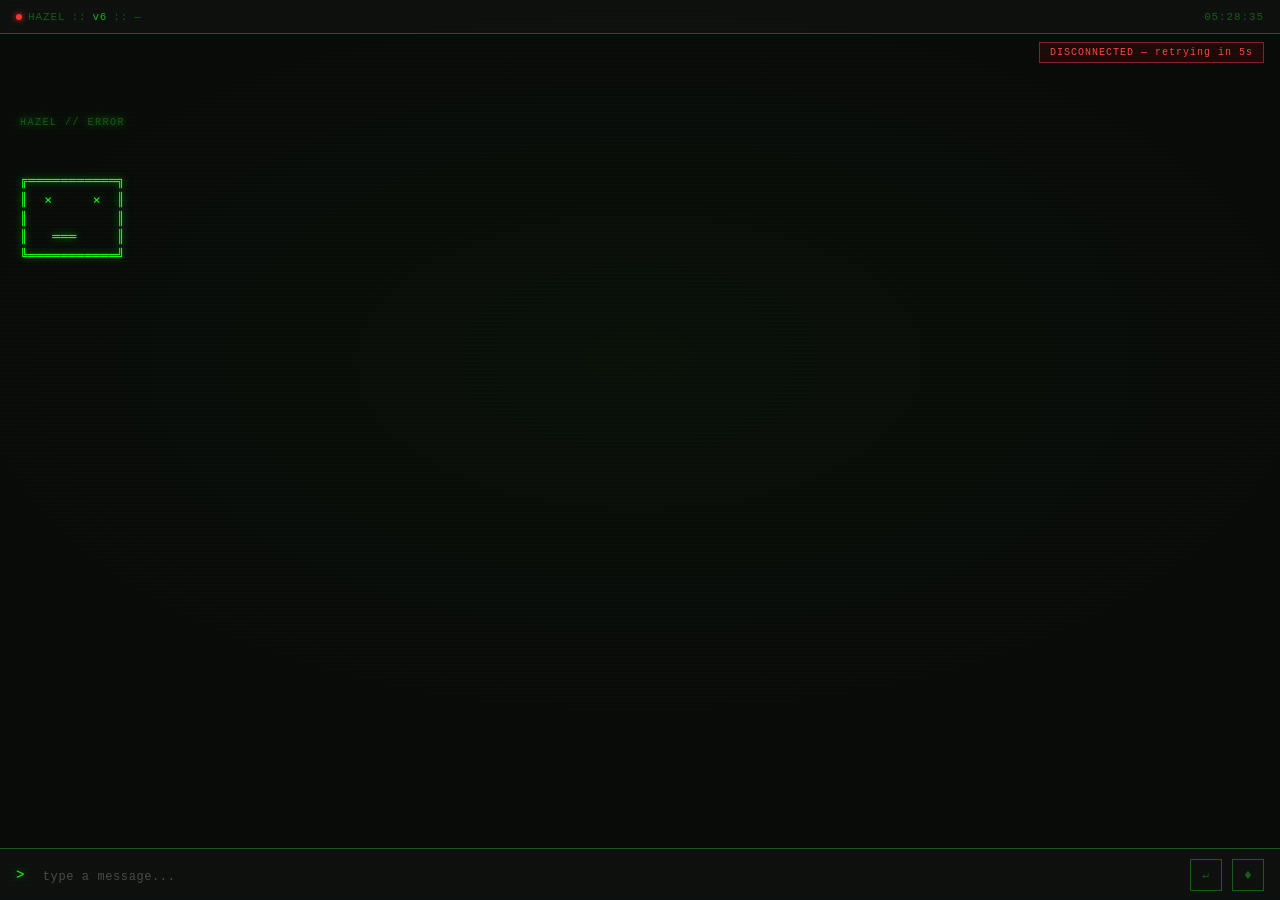
==== ui/hazel-v6.html @ b416d91b "feat: add hazel-v6 terminal UI with ASCII face and chat layout Single-file dark terminal chat UI — p" ====
<!DOCTYPE html>
<html lang="en">
<head>
<meta charset="UTF-8">
<meta name="viewport" content="width=device-width, initial-scale=1.0">
<title>HAZEL :: v6</title>
<style>
/* ─── RESET ─── */
*, *::before, *::after { box-sizing: border-box; margin: 0; padding: 0; }

/* ─── VARIABLES ─── */
:root {
  --bg:         #0a0a0a;
  --bg-2:       #0f0f0f;
  --bg-3:       #141414;
  --green:      #1aff1a;
  --green-dim:  #1a5a1a;
  --green-bright: #33ff33;
  --green-mid:  #22aa22;
  --text-chat:  #d4d4d4;
  --text-muted: #4a4a4a;
  --scanline:   rgba(0, 255, 0, 0.015);
  --mono:       'Courier New', Courier, monospace;
  --sans:       system-ui, -apple-system, sans-serif;
  --status-h:   34px;
  --input-h:    52px;
}

/* ─── BASE ─── */
html, body {
  height: 100%;
  background: var(--bg);
  color: var(--green);
  font-family: var(--mono);
  overflow: hidden;
}

/* ─── SCANLINE OVERLAY ─── */
body::before {
  content: '';
  position: fixed;
  inset: 0;
  background: repeating-linear-gradient(
    0deg,
    transparent,
    transparent 2px,
    var(--scanline) 2px,
    var(--scanline) 4px
  );
  pointer-events: none;
  z-index: 1000;
}

/* ─── PHOSPHOR GLOW (subtle) ─── */
body::after {
  content: '';
  position: fixed;
  inset: 0;
  background: radial-gradient(
    ellipse 80% 60% at 50% 40%,
    rgba(26, 255, 26, 0.025) 0%,
    transparent 70%
  );
  pointer-events: none;
  z-index: 999;
}

/* ─── STATUS BAR ─── */
#status-bar {
  position: fixed;
  top: 0;
  left: 0;
  right: 0;
  height: var(--status-h);
  background: var(--bg-2);
  border-bottom: 1px solid var(--green-dim);
  display: flex;
  align-items: center;
  justify-content: space-between;
  padding: 0 16px;
  z-index: 100;
  font-family: var(--mono);
  font-size: 11px;
  color: var(--green-dim);
  letter-spacing: 0.08em;
}

#status-left { display: flex; align-items: center; gap: 6px; }

#status-indicator {
  width: 6px;
  height: 6px;
  border-radius: 50%;
  background: var(--green);
  box-shadow: 0 0 6px var(--green);
  animation: pulse-dot 2.4s ease-in-out infinite;
}

#status-indicator.thinking {
  background: #ffaa00;
  box-shadow: 0 0 6px #ffaa00;
  animation: pulse-dot-amber 0.8s ease-in-out infinite;
}

#status-indicator.error {
  background: #ff3333;
  box-shadow: 0 0 6px #ff3333;
  animation: none;
}

#status-model { color: var(--green-mid); }
#status-tier  { color: var(--green-dim); }
#status-time  { color: var(--green-dim); font-variant-numeric: tabular-nums; }

@keyframes pulse-dot {
  0%, 100% { opacity: 1; }
  50%       { opacity: 0.35; }
}
@keyframes pulse-dot-amber {
  0%, 100% { opacity: 1; }
  50%       { opacity: 0.2; }
}

/* ─── CHAT FEED ─── */
#chat-feed {
  position: fixed;
  top: var(--status-h);
  bottom: var(--input-h);
  left: 0;
  right: 0;
  overflow-y: auto;
  overflow-x: hidden;
  padding: 24px 20px 16px;
  display: flex;
  flex-direction: column;
  gap: 0;
  scroll-behavior: smooth;
}

/* scrollbar */
#chat-feed::-webkit-scrollbar { width: 4px; }
#chat-feed::-webkit-scrollbar-track { background: transparent; }
#chat-feed::-webkit-scrollbar-thumb { background: var(--green-dim); border-radius: 2px; }

/* ─── ASCII FACE ─── */
#face-block {
  font-family: var(--mono);
  font-size: 13px;
  line-height: 1.45;
  color: var(--green);
  text-shadow:
    0 0 8px rgba(26, 255, 26, 0.6),
    0 0 20px rgba(26, 255, 26, 0.2);
  margin-bottom: 28px;
  padding: 20px 0 4px;
  white-space: pre;
  letter-spacing: 0.02em;
  animation: face-appear 0.6s ease-out both;
  user-select: none;
}

@keyframes face-appear {
  from { opacity: 0; transform: translateY(-8px); }
  to   { opacity: 1; transform: translateY(0); }
}

.face-label {
  font-size: 10px;
  letter-spacing: 0.15em;
  color: var(--green-dim);
  margin-bottom: 4px;
}

/* ─── MESSAGE ROWS ─── */
.msg-row {
  display: flex;
  flex-direction: column;
  padding: 10px 0;
  border-bottom: 1px solid rgba(26, 90, 26, 0.18);
  animation: msg-in 0.25s ease-out both;
}

@keyframes msg-in {
  from { opacity: 0; transform: translateX(-6px); }
  to   { opacity: 1; transform: translateX(0); }
}

.msg-label {
  font-family: var(--mono);
  font-size: 10px;
  letter-spacing: 0.2em;
  color: var(--green-dim);
  margin-bottom: 5px;
  display: flex;
  align-items: center;
  gap: 8px;
}

.msg-label::after {
  content: '';
  display: block;
  height: 1px;
  width: 40px;
  background: var(--green-dim);
  opacity: 0.4;
}

.msg-text {
  font-family: var(--sans);
  font-size: 14px;
  line-height: 1.6;
  max-width: 680px;
}

.msg-row.user .msg-label { color: var(--green-dim); }
.msg-row.user .msg-text  { color: var(--text-chat); }

.msg-row.hazel .msg-label { color: var(--green-mid); }
.msg-row.hazel .msg-text  {
  color: var(--green-bright);
  text-shadow: 0 0 12px rgba(51, 255, 51, 0.12);
}

/* ─── THINKING INDICATOR ─── */
#thinking-row {
  display: none;
  flex-direction: column;
  padding: 10px 0;
  border-bottom: 1px solid rgba(26, 90, 26, 0.18);
}

#thinking-row.visible { display: flex; }

.thinking-label {
  font-family: var(--mono);
  font-size: 10px;
  letter-spacing: 0.2em;
  color: var(--green-mid);
  margin-bottom: 5px;
}

.thinking-dots {
  font-family: var(--mono);
  font-size: 18px;
  color: var(--green);
  letter-spacing: 0.5em;
  text-shadow: 0 0 10px rgba(26, 255, 26, 0.5);
}

.thinking-dots span {
  display: inline-block;
  animation: dot-blink 1.2s ease-in-out infinite;
}
.thinking-dots span:nth-child(2) { animation-delay: 0.2s; }
.thinking-dots span:nth-child(3) { animation-delay: 0.4s; }

@keyframes dot-blink {
  0%, 80%, 100% { opacity: 0.1; }
  40%           { opacity: 1; }
}

/* ─── CARD PLACEHOLDER ─── */
.card-row {
  display: flex;
  flex-direction: column;
  padding: 10px 0;
  border-bottom: 1px solid rgba(26, 90, 26, 0.18);
  animation: msg-in 0.25s ease-out both;
}

.card-placeholder {
  border: 1px solid var(--green-dim);
  padding: 12px 16px;
  font-family: var(--mono);
  font-size: 11px;
  color: var(--green-dim);
  max-width: 360px;
  letter-spacing: 0.05em;
}

.card-placeholder .card-type {
  color: var(--green);
  font-size: 10px;
  letter-spacing: 0.2em;
  margin-bottom: 6px;
}

/* ─── INPUT BAR ─── */
#input-bar {
  position: fixed;
  bottom: 0;
  left: 0;
  right: 0;
  height: var(--input-h);
  background: var(--bg-2);
  border-top: 1px solid var(--green-dim);
  display: flex;
  align-items: center;
  padding: 0 16px;
  gap: 10px;
  z-index: 100;
}

#input-prompt {
  font-family: var(--mono);
  font-size: 14px;
  color: var(--green);
  text-shadow: 0 0 8px rgba(26, 255, 26, 0.5);
  flex-shrink: 0;
  user-select: none;
}

#chat-input {
  flex: 1;
  background: transparent;
  border: none;
  outline: none;
  font-family: var(--sans);
  font-size: 14px;
  color: var(--text-chat);
  caret-color: var(--green);
  line-height: 1;
}

#chat-input::placeholder {
  color: var(--text-muted);
  font-family: var(--mono);
  font-size: 12px;
  letter-spacing: 0.05em;
}

/* blinking cursor line */
#input-bar::after {
  content: '';
  position: absolute;
  bottom: 10px;
  left: 16px;
  width: 0;
  height: 1px;
  background: var(--green);
  box-shadow: 0 0 4px var(--green);
}

/* ─── MIC BUTTON ─── */
#mic-btn {
  flex-shrink: 0;
  width: 32px;
  height: 32px;
  background: transparent;
  border: 1px solid var(--green-dim);
  color: var(--green-dim);
  cursor: pointer;
  display: flex;
  align-items: center;
  justify-content: center;
  font-size: 14px;
  transition: border-color 0.15s, color 0.15s, box-shadow 0.15s;
  font-family: var(--mono);
}

#mic-btn:hover {
  border-color: var(--green);
  color: var(--green);
  box-shadow: 0 0 8px rgba(26, 255, 26, 0.3);
}

#mic-btn.active {
  border-color: var(--green);
  color: var(--green);
  box-shadow: 0 0 12px rgba(26, 255, 26, 0.5);
  animation: mic-pulse 0.8s ease-in-out infinite;
}

@keyframes mic-pulse {
  0%, 100% { box-shadow: 0 0 8px rgba(26, 255, 26, 0.4); }
  50%       { box-shadow: 0 0 16px rgba(26, 255, 26, 0.8); }
}

/* ─── SEND BUTTON (hidden, Enter-triggered) ─── */
#send-btn {
  flex-shrink: 0;
  width: 32px;
  height: 32px;
  background: transparent;
  border: 1px solid var(--green-dim);
  color: var(--green-dim);
  cursor: pointer;
  display: flex;
  align-items: center;
  justify-content: center;
  font-size: 11px;
  font-family: var(--mono);
  letter-spacing: 0.05em;
  transition: border-color 0.15s, color 0.15s, box-shadow 0.15s;
}

#send-btn:hover {
  border-color: var(--green);
  color: var(--green);
  box-shadow: 0 0 8px rgba(26, 255, 26, 0.3);
}

/* ─── WS STATUS FLASH ─── */
#ws-flash {
  position: fixed;
  top: calc(var(--status-h) + 8px);
  right: 16px;
  font-family: var(--mono);
  font-size: 10px;
  letter-spacing: 0.1em;
  padding: 4px 10px;
  border: 1px solid;
  opacity: 0;
  pointer-events: none;
  z-index: 200;
  transition: opacity 0.3s;
}

#ws-flash.show { opacity: 1; }
#ws-flash.connected    { color: var(--green);   border-color: var(--green-dim);   background: rgba(26,90,26,0.2); }
#ws-flash.disconnected { color: #ff4444;         border-color: #882222;            background: rgba(80,10,10,0.3); }
#ws-flash.reconnecting { color: #ffaa00;         border-color: #886600;            background: rgba(60,40,0,0.3); }
</style>
</head>
<body>

<!-- STATUS BAR -->
<div id="status-bar">
  <div id="status-left">
    <div id="status-indicator"></div>
    <span>HAZEL</span>
    <span style="color: var(--green-dim)">::</span>
    <span id="status-model">v6</span>
    <span style="color: var(--green-dim)">::</span>
    <span id="status-tier">—</span>
  </div>
  <div id="status-time">--:--:--</div>
</div>

<!-- WS FLASH -->
<div id="ws-flash"></div>

<!-- CHAT FEED -->
<div id="chat-feed">

  <!-- ASCII FACE -->
  <div id="face-block">
    <div class="face-label">HAZEL // IDLE</div>
    <pre id="face-pre">╔═══════════╗
║  •     •  ║
║           ║
║   ╰───╯   ║
╚═══════════╝</pre>
  </div>

  <!-- Thinking row (hidden by default) -->
  <div id="thinking-row">
    <div class="thinking-label">HAZEL</div>
    <div class="thinking-dots">
      <span>·</span><span>·</span><span>·</span>
    </div>
  </div>

</div>

<!-- INPUT BAR -->
<div id="input-bar">
  <span id="input-prompt">&gt;&nbsp;</span>
  <input
    id="chat-input"
    type="text"
    placeholder="type a message..."
    autocomplete="off"
    spellcheck="false"
    autofocus
  />
  <button id="send-btn" title="Send (Enter)">↵</button>
  <button id="mic-btn" title="Voice input">♦</button>
</div>

<script>
/* ─── FACES ─── */
const FACES = {
  idle: {
    label: 'HAZEL // IDLE',
    art:
`╔═══════════╗
║  •     •  ║
║           ║
║   ╰───╯   ║
╚═══════════╝`
  },
  thinking: {
    label: 'HAZEL // THINKING',
    art:
`╔═══════════╗
║  ─     ─  ║
║           ║
║   · · ·   ║
╚═══════════╝`
  },
  speaking: {
    label: 'HAZEL // SPEAKING',
    art:
`╔═══════════╗
║  •     •  ║
║           ║
║   ╰─▽─╯   ║
╚═══════════╝`
  },
  happy: {
    label: 'HAZEL // HAPPY',
    art:
`╔═══════════╗
║  ◡     ◡  ║
║           ║
║   ╰───╯   ║
╚═══════════╝`
  },
  error: {
    label: 'HAZEL // ERROR',
    art:
`╔═══════════╗
║  ×     ×  ║
║           ║
║   ═══     ║
╚═══════════╝`
  },
  listening: {
    label: 'HAZEL // LISTENING',
    art:
`╔═══════════╗
║  •     •  ║
║           ║
║   ╰─○─╯   ║
╚═══════════╝`
  }
};

/* ─── STATE ─── */
let ws = null;
let reconnectTimer = null;
let currentFace = 'idle';
let wsFlashTimer = null;

/* ─── DOM REFS ─── */
const chatFeed      = document.getElementById('chat-feed');
const thinkingRow   = document.getElementById('thinking-row');
const facePre       = document.getElementById('face-pre');
const faceBlock     = document.getElementById('face-block');
const faceLabel     = faceBlock.querySelector('.face-label');
const chatInput     = document.getElementById('chat-input');
const statusTime    = document.getElementById('status-time');
const statusModel   = document.getElementById('status-model');
const statusTier    = document.getElementById('status-tier');
const statusDot     = document.getElementById('status-indicator');
const wsFlash       = document.getElementById('ws-flash');
const sendBtn       = document.getElementById('send-btn');
const micBtn        = document.getElementById('mic-btn');

/* ─── CLOCK ─── */
function updateClock() {
  const now = new Date();
  const h = String(now.getHours()).padStart(2,'0');
  const m = String(now.getMinutes()).padStart(2,'0');
  const s = String(now.getSeconds()).padStart(2,'0');
  statusTime.textContent = `${h}:${m}:${s}`;
}
setInterval(updateClock, 1000);
updateClock();

/* ─── FACE ─── */
function setFace(state) {
  const f = FACES[state] || FACES.idle;
  currentFace = state;

  // animate face transition
  facePre.style.opacity = '0';
  faceLabel.style.opacity = '0';
  setTimeout(() => {
    facePre.textContent = f.art;
    faceLabel.textContent = f.label;
    facePre.style.transition = 'opacity 0.3s';
    faceLabel.style.transition = 'opacity 0.3s';
    facePre.style.opacity = '1';
    faceLabel.style.opacity = '1';
  }, 180);
}

/* ─── FLASH ─── */
function showFlash(msg, cls) {
  clearTimeout(wsFlashTimer);
  wsFlash.textContent = msg;
  wsFlash.className = 'show ' + cls;
  wsFlashTimer = setTimeout(() => { wsFlash.className = ''; }, 3200);
}

/* ─── SCROLL ─── */
function scrollBottom() {
  chatFeed.scrollTo({ top: chatFeed.scrollHeight, behavior: 'smooth' });
}

/* ─── ADD MESSAGE ─── */
function addMessage(role, text) {
  // hide thinking
  thinkingRow.classList.remove('visible');

  const row = document.createElement('div');
  row.className = `msg-row ${role}`;

  const label = document.createElement('div');
  label.className = 'msg-label';
  label.textContent = role === 'user' ? 'YOU' : 'HAZEL';

  const body = document.createElement('div');
  body.className = 'msg-text';
  body.textContent = text;

  row.appendChild(label);
  row.appendChild(body);

  // insert before thinking-row
  chatFeed.insertBefore(row, thinkingRow);
  scrollBottom();
  return row;
}

/* ─── ADD CARD ─── */
function addCard(cardType, data) {
  thinkingRow.classList.remove('visible');

  const row = document.createElement('div');
  row.className = 'card-row';

  const label = document.createElement('div');
  label.className = 'msg-label';
  label.textContent = 'HAZEL';

  const card = document.createElement('div');
  card.className = 'card-placeholder';

  const typeEl = document.createElement('div');
  typeEl.className = 'card-type';
  typeEl.textContent = `[ ${cardType.toUpperCase()} CARD ]`;

  const preview = document.createElement('div');
  preview.textContent = JSON.stringify(data, null, 2).slice(0, 180) + '...';
  preview.style.cssText = 'white-space:pre;overflow:hidden;max-height:60px;opacity:0.6;font-size:10px;margin-top:4px;';

  card.appendChild(typeEl);
  card.appendChild(preview);
  row.appendChild(label);
  row.appendChild(card);

  chatFeed.insertBefore(row, thinkingRow);
  scrollBottom();
}

/* ─── SHOW THINKING ─── */
function showThinking() {
  thinkingRow.classList.add('visible');
  scrollBottom();
}

/* ─── SEND ─── */
function sendMessage() {
  const text = chatInput.value.trim();
  if (!text) return;

  chatInput.value = '';
  addMessage('user', text);

  if (ws && ws.readyState === WebSocket.OPEN) {
    ws.send(JSON.stringify({ type: 'chat', message: text }));
    showThinking();
    setFace('thinking');
  } else {
    const errRow = addMessage('hazel', '[not connected — reconnecting...]');
    setFace('error');
    connect();
  }
}

/* ─── WEBSOCKET ─── */
function connect() {
  if (ws) {
    ws.onclose = null;
    ws.onerror = null;
    try { ws.close(); } catch(e) {}
  }

  ws = new WebSocket('ws://localhost:8765');

  ws.onopen = () => {
    clearTimeout(reconnectTimer);
    statusDot.className = '';          // idle/connected
    setFace('idle');
    showFlash('CONNECTED', 'connected');
  };

  ws.onmessage = (evt) => {
    let msg;
    try { msg = JSON.parse(evt.data); }
    catch(e) { console.warn('Bad WS message:', evt.data); return; }

    switch (msg.type) {

      case 'response':
        addMessage('hazel', msg.text || '');
        setFace('speaking');
        // update status bar tier
        if (msg.tier) {
          statusModel.textContent = msg.tier;
          statusTier.textContent  = msg.tier_type || 'local';
        }
        // return to idle shortly after
        setTimeout(() => setFace('idle'), 2200);
        break;

      case 'thinking':
        showThinking();
        setFace('thinking');
        statusDot.className = 'thinking';
        break;

      case 'speaking':
        setFace('speaking');
        statusDot.className = '';
        break;

      case 'idle':
        thinkingRow.classList.remove('visible');
        setFace('idle');
        statusDot.className = '';
        break;

      case 'face':
        setFace(msg.state || 'idle');
        if (msg.state === 'thinking') {
          statusDot.className = 'thinking';
          showThinking();
        } else if (msg.state === 'error') {
          statusDot.className = 'error';
        } else {
          statusDot.className = '';
        }
        break;

      case 'card':
        addCard(msg.card_type || 'unknown', msg.data || {});
        setTimeout(() => setFace('idle'), 1200);
        break;

      default:
        console.log('Unknown message type:', msg.type, msg);
    }
  };

  ws.onclose = () => {
    statusDot.className = 'error';
    setFace('error');
    showFlash('DISCONNECTED — retrying in 5s', 'disconnected');
    reconnectTimer = setTimeout(connect, 5000);
  };

  ws.onerror = () => {
    showFlash('CONNECTION ERROR', 'disconnected');
  };
}

/* ─── INPUT HANDLERS ─── */
chatInput.addEventListener('keydown', (e) => {
  if (e.key === 'Enter' && !e.shiftKey) {
    e.preventDefault();
    sendMessage();
  }
});

sendBtn.addEventListener('click', sendMessage);

micBtn.addEventListener('click', () => {
  // placeholder — voice will wire in later
  micBtn.classList.toggle('active');
  if (micBtn.classList.contains('active')) {
    setFace('listening');
  } else {
    setFace('idle');
  }
});

/* ─── INIT ─── */
connect();
</script>
</body>
</html>
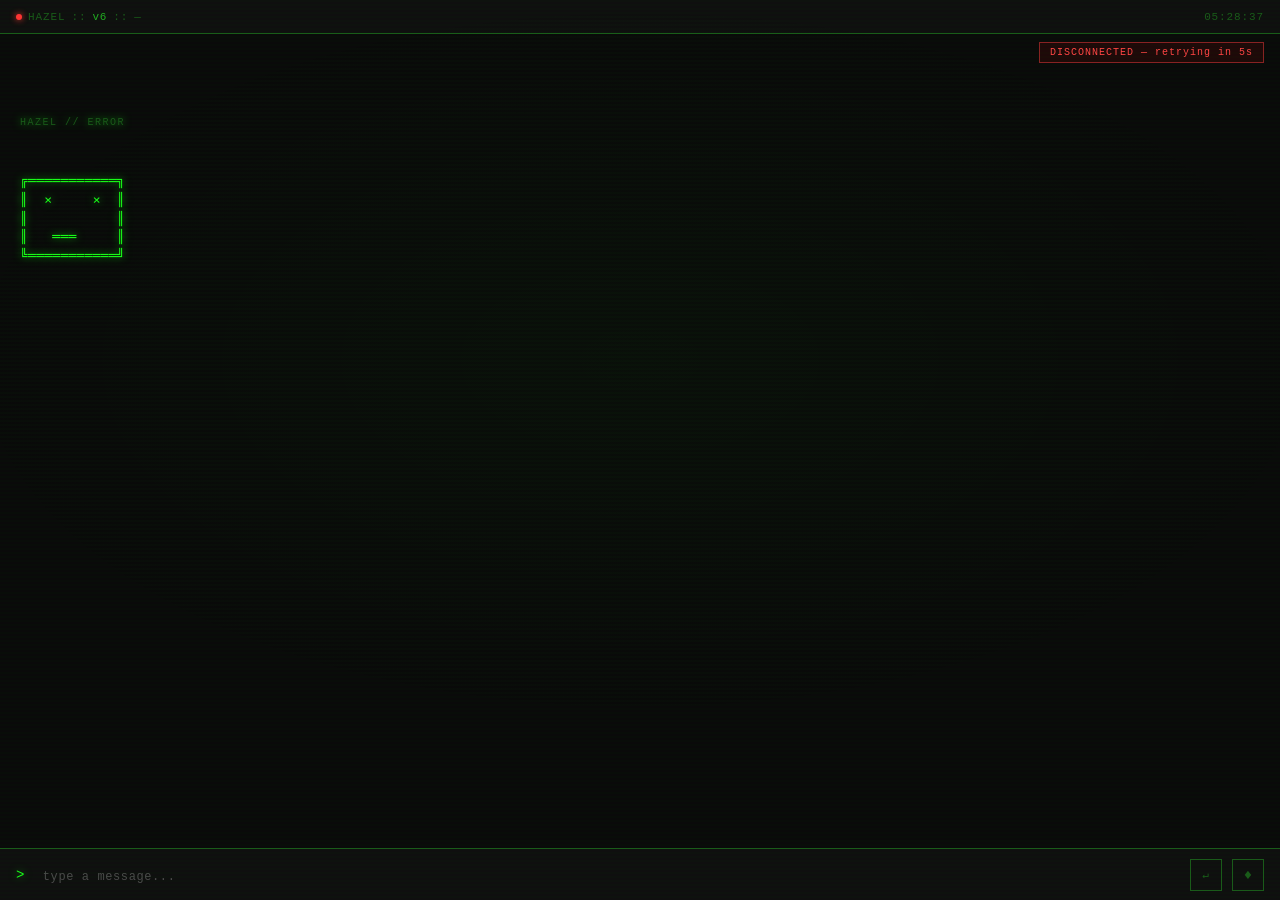
==== commit 64e68776: "feat: add inline rich cards and tier display to v6 UI Replaces card placeholder with full renderCard" ====
--- a/ui/hazel-v6.html
+++ b/ui/hazel-v6.html
@@ -259,7 +259,7 @@
   40%           { opacity: 1; }
 }
 
-/* ─── CARD PLACEHOLDER ─── */
+/* ─── CARD ROW ─── */
 .card-row {
   display: flex;
   flex-direction: column;
@@ -268,6 +268,294 @@
   animation: msg-in 0.25s ease-out both;
 }
 
+/* ─── RICH CARD BASE ─── */
+.rich-card {
+  border: 1px solid #1a3a1a;
+  box-shadow: 0 0 12px rgba(26, 255, 26, 0.05);
+  background: #0d120d;
+  border-radius: 8px;
+  padding: 14px;
+  font-family: var(--mono);
+  font-size: 12px;
+  max-width: 440px;
+  color: var(--green-bright);
+}
+
+.rich-card .card-header {
+  font-size: 10px;
+  letter-spacing: 0.2em;
+  color: var(--green-dim);
+  margin-bottom: 10px;
+  padding-bottom: 6px;
+  border-bottom: 1px solid #1a3a1a;
+}
+
+/* ─── WEATHER CARD ─── */
+.card-weather .wx-main {
+  display: flex;
+  align-items: flex-end;
+  justify-content: space-between;
+  margin-bottom: 10px;
+}
+
+.card-weather .wx-temp {
+  font-size: 36px;
+  font-family: var(--mono);
+  color: var(--green);
+  text-shadow: 0 0 10px rgba(26, 255, 26, 0.35);
+  line-height: 1;
+}
+
+.card-weather .wx-cond {
+  font-size: 12px;
+  color: #3a8a3a;
+  text-align: right;
+}
+
+.card-weather .wx-icon {
+  font-size: 26px;
+  margin-left: 8px;
+}
+
+.card-weather .wx-stats {
+  display: flex;
+  gap: 16px;
+  margin-bottom: 12px;
+  font-size: 11px;
+}
+
+.card-weather .wx-stat-label {
+  font-size: 9px;
+  letter-spacing: 0.15em;
+  color: var(--green-dim);
+  display: block;
+  margin-bottom: 2px;
+}
+
+.card-weather .wx-stat-val {
+  color: var(--green-bright);
+}
+
+.card-weather .wx-hourly {
+  display: flex;
+  gap: 12px;
+  overflow-x: auto;
+  padding-top: 8px;
+  border-top: 1px solid #1a3a1a;
+  font-size: 11px;
+}
+
+.card-weather .wx-hour {
+  display: flex;
+  flex-direction: column;
+  align-items: center;
+  gap: 3px;
+  min-width: 38px;
+  color: #3a7a3a;
+}
+
+.card-weather .wx-hour-time { font-size: 9px; color: var(--green-dim); }
+.card-weather .wx-hour-icon { font-size: 14px; }
+.card-weather .wx-hour-temp { color: var(--green-bright); }
+
+/* ─── SPOTIFY CARD ─── */
+.card-spotify .sp-top {
+  display: flex;
+  gap: 12px;
+  margin-bottom: 12px;
+  align-items: flex-start;
+}
+
+.card-spotify .sp-art {
+  width: 64px;
+  height: 64px;
+  border: 1px solid #1a5a1a;
+  box-shadow: 0 0 10px rgba(26, 255, 26, 0.1);
+  flex-shrink: 0;
+  display: flex;
+  align-items: center;
+  justify-content: center;
+  font-size: 28px;
+  color: var(--green-dim);
+  background: #080d08;
+  border-radius: 4px;
+  overflow: hidden;
+}
+
+.card-spotify .sp-art img {
+  width: 100%;
+  height: 100%;
+  object-fit: cover;
+  display: block;
+}
+
+.card-spotify .sp-info { flex: 1; min-width: 0; }
+
+.card-spotify .sp-track {
+  font-size: 14px;
+  color: var(--green);
+  white-space: nowrap;
+  overflow: hidden;
+  text-overflow: ellipsis;
+  margin-bottom: 3px;
+}
+
+.card-spotify .sp-artist {
+  font-size: 11px;
+  color: #3a8a3a;
+  white-space: nowrap;
+  overflow: hidden;
+  text-overflow: ellipsis;
+  margin-bottom: 2px;
+}
+
+.card-spotify .sp-album {
+  font-size: 10px;
+  color: var(--green-dim);
+  white-space: nowrap;
+  overflow: hidden;
+  text-overflow: ellipsis;
+}
+
+.card-spotify .sp-progress-bar {
+  margin-bottom: 4px;
+  font-size: 11px;
+  color: #2a6a2a;
+  letter-spacing: 0;
+  overflow: hidden;
+}
+
+.card-spotify .sp-times {
+  display: flex;
+  justify-content: space-between;
+  font-size: 10px;
+  color: var(--green-dim);
+  margin-bottom: 10px;
+}
+
+.card-spotify .sp-controls {
+  display: flex;
+  gap: 16px;
+  justify-content: center;
+  font-size: 18px;
+}
+
+.card-spotify .sp-btn {
+  background: none;
+  border: none;
+  color: var(--green-dim);
+  cursor: pointer;
+  padding: 0 4px;
+  font-size: 16px;
+  transition: color 0.15s, text-shadow 0.15s;
+  font-family: var(--mono);
+}
+
+.card-spotify .sp-btn:hover {
+  color: var(--green);
+  text-shadow: 0 0 8px rgba(26, 255, 26, 0.5);
+}
+
+.card-spotify .sp-btn.active {
+  color: var(--green);
+  text-shadow: 0 0 10px rgba(26, 255, 26, 0.6);
+}
+
+/* ─── CALENDAR CARD ─── */
+.card-calendar .cal-list { display: flex; flex-direction: column; gap: 6px; }
+
+.card-calendar .cal-event {
+  display: flex;
+  align-items: baseline;
+  gap: 10px;
+  font-size: 12px;
+}
+
+.card-calendar .cal-dot {
+  color: var(--green);
+  font-size: 8px;
+  flex-shrink: 0;
+  position: relative;
+  top: -1px;
+}
+
+.card-calendar .cal-time {
+  color: var(--green-dim);
+  font-size: 11px;
+  min-width: 58px;
+  flex-shrink: 0;
+}
+
+.card-calendar .cal-name {
+  color: var(--green-bright);
+}
+
+.card-calendar .cal-empty {
+  color: var(--green-dim);
+  font-size: 11px;
+  font-style: italic;
+}
+
+/* ─── EMAIL CARD ─── */
+.card-email .email-list { display: flex; flex-direction: column; gap: 8px; }
+
+.card-email .email-item {
+  border-left: 2px solid #1a4a1a;
+  padding-left: 10px;
+}
+
+.card-email .email-from {
+  font-size: 11px;
+  color: var(--green-mid);
+  margin-bottom: 2px;
+}
+
+.card-email .email-subj {
+  font-size: 12px;
+  color: var(--green-bright);
+  margin-bottom: 2px;
+  white-space: nowrap;
+  overflow: hidden;
+  text-overflow: ellipsis;
+}
+
+.card-email .email-snip {
+  font-size: 10px;
+  color: var(--green-dim);
+  white-space: nowrap;
+  overflow: hidden;
+  text-overflow: ellipsis;
+}
+
+/* ─── NEWS CARD ─── */
+.card-news .news-list { display: flex; flex-direction: column; gap: 8px; }
+
+.card-news .news-item { }
+
+.card-news .news-title {
+  font-size: 12px;
+  color: var(--green-bright);
+  margin-bottom: 2px;
+  display: -webkit-box;
+  -webkit-line-clamp: 2;
+  -webkit-box-orient: vertical;
+  overflow: hidden;
+}
+
+.card-news .news-title a {
+  color: inherit;
+  text-decoration: none;
+}
+
+.card-news .news-title a:hover { text-decoration: underline; }
+
+.card-news .news-source {
+  font-size: 10px;
+  color: var(--green-dim);
+  letter-spacing: 0.08em;
+}
+
+/* ─── CARD PLACEHOLDER (fallback) ─── */
 .card-placeholder {
   border: 1px solid var(--green-dim);
   padding: 12px 16px;
@@ -625,6 +913,193 @@
   return row;
 }
 
+/* ─── RENDER CARD ─── */
+function renderCard(cardType, data) {
+  switch (cardType) {
+    case 'weather': return renderWeatherCard(data);
+    case 'spotify': return renderSpotifyCard(data);
+    case 'calendar': return renderCalendarCard(data);
+    case 'email': return renderEmailCard(data);
+    case 'news': return renderNewsCard(data);
+    default: return renderFallbackCard(cardType, data);
+  }
+}
+
+function fmtMs(ms) {
+  const total = Math.floor(ms / 1000);
+  const m = Math.floor(total / 60);
+  const s = String(total % 60).padStart(2, '0');
+  return `${m}:${s}`;
+}
+
+function progressBar(progressMs, durationMs, width) {
+  const ratio = durationMs > 0 ? Math.min(progressMs / durationMs, 1) : 0;
+  const filled = Math.round(ratio * width);
+  const empty = width - filled;
+  return '█'.repeat(filled) + '░'.repeat(empty);
+}
+
+function renderWeatherCard(d) {
+  const hourlyHTML = (d.hourly || []).slice(0, 6).map(h =>
+    `<div class="wx-hour">
+      <span class="wx-hour-time">${h.label || ''}</span>
+      <span class="wx-hour-icon">${h.icon || ''}</span>
+      <span class="wx-hour-temp">${h.temp != null ? h.temp + '°' : ''}</span>
+    </div>`
+  ).join('');
+
+  const div = document.createElement('div');
+  div.className = 'rich-card card-weather';
+  div.innerHTML = `
+    <div class="card-header">[ WEATHER ]</div>
+    <div class="wx-main">
+      <div class="wx-temp">${d.temp != null ? d.temp + '°' : '--°'}</div>
+      <div class="wx-cond">
+        ${d.cond || ''}
+        <span class="wx-icon">${d.icon || ''}</span>
+      </div>
+    </div>
+    <div class="wx-stats">
+      <div>
+        <span class="wx-stat-label">FEELS</span>
+        <span class="wx-stat-val">${d.feels != null ? d.feels + '°' : '--'}</span>
+      </div>
+      <div>
+        <span class="wx-stat-label">HUM</span>
+        <span class="wx-stat-val">${d.hum != null ? d.hum + '%' : '--'}</span>
+      </div>
+      <div>
+        <span class="wx-stat-label">WIND</span>
+        <span class="wx-stat-val">${d.wind != null ? d.wind + ' mph' : '--'}</span>
+      </div>
+      <div>
+        <span class="wx-stat-label">UV</span>
+        <span class="wx-stat-val">${d.uv != null ? d.uv : '--'}</span>
+      </div>
+    </div>
+    ${hourlyHTML ? `<div class="wx-hourly">${hourlyHTML}</div>` : ''}
+  `;
+  return div;
+}
+
+function renderSpotifyCard(d) {
+  const BAR_WIDTH = 24;
+  const bar = progressBar(d.progress_ms || 0, d.duration_ms || 1, BAR_WIDTH);
+  const artHTML = d.art
+    ? `<img src="${d.art}" alt="album art" />`
+    : `♪`;
+
+  const div = document.createElement('div');
+  div.className = 'rich-card card-spotify';
+  div.innerHTML = `
+    <div class="card-header">[ SPOTIFY${d.playing ? ' · PLAYING' : ' · PAUSED'} ]</div>
+    <div class="sp-top">
+      <div class="sp-art">${artHTML}</div>
+      <div class="sp-info">
+        <div class="sp-track">${d.track || '—'}</div>
+        <div class="sp-artist">${d.artist || '—'}</div>
+        <div class="sp-album">${d.album || ''}</div>
+      </div>
+    </div>
+    <div class="sp-progress-bar">[${bar}]</div>
+    <div class="sp-times">
+      <span>${fmtMs(d.progress_ms || 0)}</span>
+      <span>${fmtMs(d.duration_ms || 0)}</span>
+    </div>
+    <div class="sp-controls">
+      <button class="sp-btn" data-action="prev" title="Previous">⏮</button>
+      <button class="sp-btn ${d.playing ? 'active' : ''}" data-action="${d.playing ? 'pause' : 'play'}" title="${d.playing ? 'Pause' : 'Play'}">${d.playing ? '⏸' : '▶'}</button>
+      <button class="sp-btn" data-action="next" title="Next">⏭</button>
+    </div>
+  `;
+
+  div.querySelectorAll('.sp-btn').forEach(btn => {
+    btn.addEventListener('click', () => {
+      const action = btn.dataset.action;
+      if (ws && ws.readyState === WebSocket.OPEN) {
+        ws.send(JSON.stringify({ type: 'spotify_action', action }));
+      }
+    });
+  });
+
+  return div;
+}
+
+function renderCalendarCard(d) {
+  const events = d.events || [];
+  const listHTML = events.length === 0
+    ? `<div class="cal-empty">no events</div>`
+    : events.map(e =>
+        `<div class="cal-event">
+          <span class="cal-dot">●</span>
+          <span class="cal-time">${e.time || ''}</span>
+          <span class="cal-name">${e.name || ''}</span>
+        </div>`
+      ).join('');
+
+  const div = document.createElement('div');
+  div.className = 'rich-card card-calendar';
+  div.innerHTML = `
+    <div class="card-header">[ CALENDAR ]</div>
+    <div class="cal-list">${listHTML}</div>
+  `;
+  return div;
+}
+
+function renderEmailCard(d) {
+  const emails = d.emails || [];
+  const listHTML = emails.length === 0
+    ? `<div class="cal-empty">no messages</div>`
+    : emails.map(e =>
+        `<div class="email-item">
+          <div class="email-from">FROM: ${e.from || '—'}</div>
+          <div class="email-subj">${e.subj || ''}</div>
+          <div class="email-snip">${e.snippet || ''}</div>
+        </div>`
+      ).join('');
+
+  const div = document.createElement('div');
+  div.className = 'rich-card card-email';
+  div.innerHTML = `
+    <div class="card-header">[ EMAIL ]</div>
+    <div class="email-list">${listHTML}</div>
+  `;
+  return div;
+}
+
+function renderNewsCard(d) {
+  const items = d.news || [];
+  const listHTML = items.length === 0
+    ? `<div class="cal-empty">no news</div>`
+    : items.map(n => {
+        const titleContent = n.url
+          ? `<a href="${n.url}" target="_blank" rel="noopener">${n.title || ''}</a>`
+          : (n.title || '');
+        return `<div class="news-item">
+          <div class="news-title">${titleContent}</div>
+          <div class="news-source">${n.source || ''}</div>
+        </div>`;
+      }).join('');
+
+  const div = document.createElement('div');
+  div.className = 'rich-card card-news';
+  div.innerHTML = `
+    <div class="card-header">[ NEWS ]</div>
+    <div class="news-list">${listHTML}</div>
+  `;
+  return div;
+}
+
+function renderFallbackCard(cardType, data) {
+  const div = document.createElement('div');
+  div.className = 'card-placeholder';
+  div.innerHTML = `
+    <div class="card-type">[ ${cardType.toUpperCase()} ]</div>
+    <div style="white-space:pre;overflow:hidden;max-height:60px;opacity:0.6;font-size:10px;margin-top:4px;">${JSON.stringify(data, null, 2).slice(0, 200)}</div>
+  `;
+  return div;
+}
+
 /* ─── ADD CARD ─── */
 function addCard(cardType, data) {
   thinkingRow.classList.remove('visible');
@@ -636,21 +1111,10 @@
   label.className = 'msg-label';
   label.textContent = 'HAZEL';
 
-  const card = document.createElement('div');
-  card.className = 'card-placeholder';
-
-  const typeEl = document.createElement('div');
-  typeEl.className = 'card-type';
-  typeEl.textContent = `[ ${cardType.toUpperCase()} CARD ]`;
-
-  const preview = document.createElement('div');
-  preview.textContent = JSON.stringify(data, null, 2).slice(0, 180) + '...';
-  preview.style.cssText = 'white-space:pre;overflow:hidden;max-height:60px;opacity:0.6;font-size:10px;margin-top:4px;';
-
-  card.appendChild(typeEl);
-  card.appendChild(preview);
+  const cardEl = renderCard(cardType, data);
+
   row.appendChild(label);
-  row.appendChild(card);
+  row.appendChild(cardEl);
 
   chatFeed.insertBefore(row, thinkingRow);
   scrollBottom();
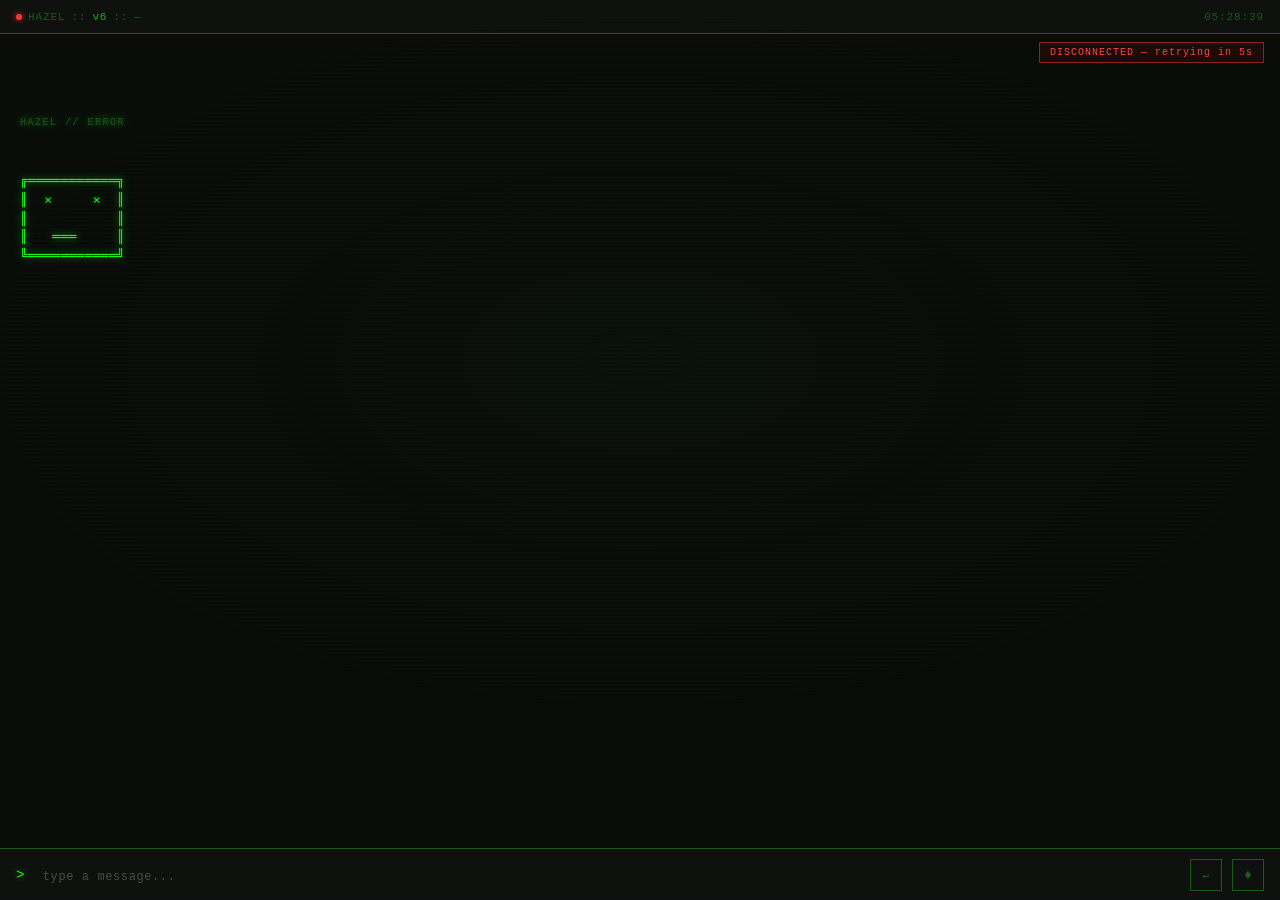
==== commit 2408e626: "feat: LAN-first Scatter UI, classroom, ship-future (on current main) Made-with: Cursor" ====
--- a/ui/hazel-v6.html
+++ b/ui/hazel-v6.html
@@ -766,6 +766,7 @@
   <button id="mic-btn" title="Voice input">♦</button>
 </div>
 
+<script src="scatter-base.js"></script>
 <script>
 /* ─── FACES ─── */
 const FACES = {
@@ -1153,7 +1154,7 @@
     try { ws.close(); } catch(e) {}
   }
 
-  ws = new WebSocket('ws://localhost:8765');
+  ws = new WebSocket(typeof SCATTER !== 'undefined' ? SCATTER.wsUrl() : 'ws://localhost:8765');
 
   ws.onopen = () => {
     clearTimeout(reconnectTimer);
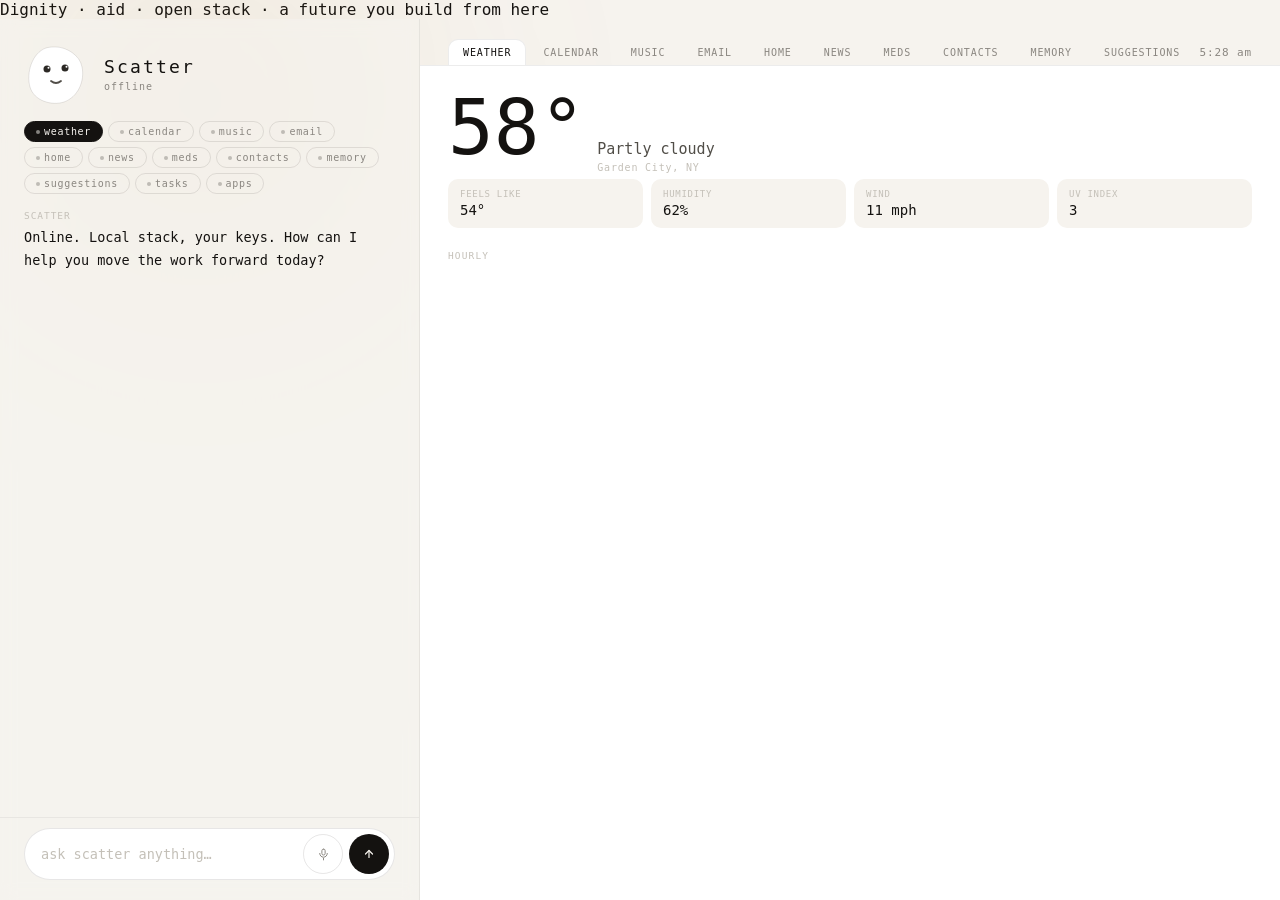
==== commit 6e92a4dc: "feat: Scatter OS — one shell, root URL, same-window app nav - Canonical UI: ui/scatter.html; / (inde" ====
--- a/ui/hazel-v6.html
+++ b/ui/hazel-v6.html
@@ -1,1260 +1,14 @@
 <!DOCTYPE html>
 <html lang="en">
 <head>
-<meta charset="UTF-8">
-<meta name="viewport" content="width=device-width, initial-scale=1.0">
-<title>HAZEL :: v6</title>
-<style>
-/* ─── RESET ─── */
-*, *::before, *::after { box-sizing: border-box; margin: 0; padding: 0; }
-
-/* ─── VARIABLES ─── */
-:root {
-  --bg:         #0a0a0a;
-  --bg-2:       #0f0f0f;
-  --bg-3:       #141414;
-  --green:      #1aff1a;
-  --green-dim:  #1a5a1a;
-  --green-bright: #33ff33;
-  --green-mid:  #22aa22;
-  --text-chat:  #d4d4d4;
-  --text-muted: #4a4a4a;
-  --scanline:   rgba(0, 255, 0, 0.015);
-  --mono:       'Courier New', Courier, monospace;
-  --sans:       system-ui, -apple-system, sans-serif;
-  --status-h:   34px;
-  --input-h:    52px;
-}
-
-/* ─── BASE ─── */
-html, body {
-  height: 100%;
-  background: var(--bg);
-  color: var(--green);
-  font-family: var(--mono);
-  overflow: hidden;
-}
-
-/* ─── SCANLINE OVERLAY ─── */
-body::before {
-  content: '';
-  position: fixed;
-  inset: 0;
-  background: repeating-linear-gradient(
-    0deg,
-    transparent,
-    transparent 2px,
-    var(--scanline) 2px,
-    var(--scanline) 4px
-  );
-  pointer-events: none;
-  z-index: 1000;
-}
-
-/* ─── PHOSPHOR GLOW (subtle) ─── */
-body::after {
-  content: '';
-  position: fixed;
-  inset: 0;
-  background: radial-gradient(
-    ellipse 80% 60% at 50% 40%,
-    rgba(26, 255, 26, 0.025) 0%,
-    transparent 70%
-  );
-  pointer-events: none;
-  z-index: 999;
-}
-
-/* ─── STATUS BAR ─── */
-#status-bar {
-  position: fixed;
-  top: 0;
-  left: 0;
-  right: 0;
-  height: var(--status-h);
-  background: var(--bg-2);
-  border-bottom: 1px solid var(--green-dim);
-  display: flex;
-  align-items: center;
-  justify-content: space-between;
-  padding: 0 16px;
-  z-index: 100;
-  font-family: var(--mono);
-  font-size: 11px;
-  color: var(--green-dim);
-  letter-spacing: 0.08em;
-}
-
-#status-left { display: flex; align-items: center; gap: 6px; }
-
-#status-indicator {
-  width: 6px;
-  height: 6px;
-  border-radius: 50%;
-  background: var(--green);
-  box-shadow: 0 0 6px var(--green);
-  animation: pulse-dot 2.4s ease-in-out infinite;
-}
-
-#status-indicator.thinking {
-  background: #ffaa00;
-  box-shadow: 0 0 6px #ffaa00;
-  animation: pulse-dot-amber 0.8s ease-in-out infinite;
-}
-
-#status-indicator.error {
-  background: #ff3333;
-  box-shadow: 0 0 6px #ff3333;
-  animation: none;
-}
-
-#status-model { color: var(--green-mid); }
-#status-tier  { color: var(--green-dim); }
-#status-time  { color: var(--green-dim); font-variant-numeric: tabular-nums; }
-
-@keyframes pulse-dot {
-  0%, 100% { opacity: 1; }
-  50%       { opacity: 0.35; }
-}
-@keyframes pulse-dot-amber {
-  0%, 100% { opacity: 1; }
-  50%       { opacity: 0.2; }
-}
-
-/* ─── CHAT FEED ─── */
-#chat-feed {
-  position: fixed;
-  top: var(--status-h);
-  bottom: var(--input-h);
-  left: 0;
-  right: 0;
-  overflow-y: auto;
-  overflow-x: hidden;
-  padding: 24px 20px 16px;
-  display: flex;
-  flex-direction: column;
-  gap: 0;
-  scroll-behavior: smooth;
-}
-
-/* scrollbar */
-#chat-feed::-webkit-scrollbar { width: 4px; }
-#chat-feed::-webkit-scrollbar-track { background: transparent; }
-#chat-feed::-webkit-scrollbar-thumb { background: var(--green-dim); border-radius: 2px; }
-
-/* ─── ASCII FACE ─── */
-#face-block {
-  font-family: var(--mono);
-  font-size: 13px;
-  line-height: 1.45;
-  color: var(--green);
-  text-shadow:
-    0 0 8px rgba(26, 255, 26, 0.6),
-    0 0 20px rgba(26, 255, 26, 0.2);
-  margin-bottom: 28px;
-  padding: 20px 0 4px;
-  white-space: pre;
-  letter-spacing: 0.02em;
-  animation: face-appear 0.6s ease-out both;
-  user-select: none;
-}
-
-@keyframes face-appear {
-  from { opacity: 0; transform: translateY(-8px); }
-  to   { opacity: 1; transform: translateY(0); }
-}
-
-.face-label {
-  font-size: 10px;
-  letter-spacing: 0.15em;
-  color: var(--green-dim);
-  margin-bottom: 4px;
-}
-
-/* ─── MESSAGE ROWS ─── */
-.msg-row {
-  display: flex;
-  flex-direction: column;
-  padding: 10px 0;
-  border-bottom: 1px solid rgba(26, 90, 26, 0.18);
-  animation: msg-in 0.25s ease-out both;
-}
-
-@keyframes msg-in {
-  from { opacity: 0; transform: translateX(-6px); }
-  to   { opacity: 1; transform: translateX(0); }
-}
-
-.msg-label {
-  font-family: var(--mono);
-  font-size: 10px;
-  letter-spacing: 0.2em;
-  color: var(--green-dim);
-  margin-bottom: 5px;
-  display: flex;
-  align-items: center;
-  gap: 8px;
-}
-
-.msg-label::after {
-  content: '';
-  display: block;
-  height: 1px;
-  width: 40px;
-  background: var(--green-dim);
-  opacity: 0.4;
-}
-
-.msg-text {
-  font-family: var(--sans);
-  font-size: 14px;
-  line-height: 1.6;
-  max-width: 680px;
-}
-
-.msg-row.user .msg-label { color: var(--green-dim); }
-.msg-row.user .msg-text  { color: var(--text-chat); }
-
-.msg-row.hazel .msg-label { color: var(--green-mid); }
-.msg-row.hazel .msg-text  {
-  color: var(--green-bright);
-  text-shadow: 0 0 12px rgba(51, 255, 51, 0.12);
-}
-
-/* ─── THINKING INDICATOR ─── */
-#thinking-row {
-  display: none;
-  flex-direction: column;
-  padding: 10px 0;
-  border-bottom: 1px solid rgba(26, 90, 26, 0.18);
-}
-
-#thinking-row.visible { display: flex; }
-
-.thinking-label {
-  font-family: var(--mono);
-  font-size: 10px;
-  letter-spacing: 0.2em;
-  color: var(--green-mid);
-  margin-bottom: 5px;
-}
-
-.thinking-dots {
-  font-family: var(--mono);
-  font-size: 18px;
-  color: var(--green);
-  letter-spacing: 0.5em;
-  text-shadow: 0 0 10px rgba(26, 255, 26, 0.5);
-}
-
-.thinking-dots span {
-  display: inline-block;
-  animation: dot-blink 1.2s ease-in-out infinite;
-}
-.thinking-dots span:nth-child(2) { animation-delay: 0.2s; }
-.thinking-dots span:nth-child(3) { animation-delay: 0.4s; }
-
-@keyframes dot-blink {
-  0%, 80%, 100% { opacity: 0.1; }
-  40%           { opacity: 1; }
-}
-
-/* ─── CARD ROW ─── */
-.card-row {
-  display: flex;
-  flex-direction: column;
-  padding: 10px 0;
-  border-bottom: 1px solid rgba(26, 90, 26, 0.18);
-  animation: msg-in 0.25s ease-out both;
-}
-
-/* ─── RICH CARD BASE ─── */
-.rich-card {
-  border: 1px solid #1a3a1a;
-  box-shadow: 0 0 12px rgba(26, 255, 26, 0.05);
-  background: #0d120d;
-  border-radius: 8px;
-  padding: 14px;
-  font-family: var(--mono);
-  font-size: 12px;
-  max-width: 440px;
-  color: var(--green-bright);
-}
-
-.rich-card .card-header {
-  font-size: 10px;
-  letter-spacing: 0.2em;
-  color: var(--green-dim);
-  margin-bottom: 10px;
-  padding-bottom: 6px;
-  border-bottom: 1px solid #1a3a1a;
-}
-
-/* ─── WEATHER CARD ─── */
-.card-weather .wx-main {
-  display: flex;
-  align-items: flex-end;
-  justify-content: space-between;
-  margin-bottom: 10px;
-}
-
-.card-weather .wx-temp {
-  font-size: 36px;
-  font-family: var(--mono);
-  color: var(--green);
-  text-shadow: 0 0 10px rgba(26, 255, 26, 0.35);
-  line-height: 1;
-}
-
-.card-weather .wx-cond {
-  font-size: 12px;
-  color: #3a8a3a;
-  text-align: right;
-}
-
-.card-weather .wx-icon {
-  font-size: 26px;
-  margin-left: 8px;
-}
-
-.card-weather .wx-stats {
-  display: flex;
-  gap: 16px;
-  margin-bottom: 12px;
-  font-size: 11px;
-}
-
-.card-weather .wx-stat-label {
-  font-size: 9px;
-  letter-spacing: 0.15em;
-  color: var(--green-dim);
-  display: block;
-  margin-bottom: 2px;
-}
-
-.card-weather .wx-stat-val {
-  color: var(--green-bright);
-}
-
-.card-weather .wx-hourly {
-  display: flex;
-  gap: 12px;
-  overflow-x: auto;
-  padding-top: 8px;
-  border-top: 1px solid #1a3a1a;
-  font-size: 11px;
-}
-
-.card-weather .wx-hour {
-  display: flex;
-  flex-direction: column;
-  align-items: center;
-  gap: 3px;
-  min-width: 38px;
-  color: #3a7a3a;
-}
-
-.card-weather .wx-hour-time { font-size: 9px; color: var(--green-dim); }
-.card-weather .wx-hour-icon { font-size: 14px; }
-.card-weather .wx-hour-temp { color: var(--green-bright); }
-
-/* ─── SPOTIFY CARD ─── */
-.card-spotify .sp-top {
-  display: flex;
-  gap: 12px;
-  margin-bottom: 12px;
-  align-items: flex-start;
-}
-
-.card-spotify .sp-art {
-  width: 64px;
-  height: 64px;
-  border: 1px solid #1a5a1a;
-  box-shadow: 0 0 10px rgba(26, 255, 26, 0.1);
-  flex-shrink: 0;
-  display: flex;
-  align-items: center;
-  justify-content: center;
-  font-size: 28px;
-  color: var(--green-dim);
-  background: #080d08;
-  border-radius: 4px;
-  overflow: hidden;
-}
-
-.card-spotify .sp-art img {
-  width: 100%;
-  height: 100%;
-  object-fit: cover;
-  display: block;
-}
-
-.card-spotify .sp-info { flex: 1; min-width: 0; }
-
-.card-spotify .sp-track {
-  font-size: 14px;
-  color: var(--green);
-  white-space: nowrap;
-  overflow: hidden;
-  text-overflow: ellipsis;
-  margin-bottom: 3px;
-}
-
-.card-spotify .sp-artist {
-  font-size: 11px;
-  color: #3a8a3a;
-  white-space: nowrap;
-  overflow: hidden;
-  text-overflow: ellipsis;
-  margin-bottom: 2px;
-}
-
-.card-spotify .sp-album {
-  font-size: 10px;
-  color: var(--green-dim);
-  white-space: nowrap;
-  overflow: hidden;
-  text-overflow: ellipsis;
-}
-
-.card-spotify .sp-progress-bar {
-  margin-bottom: 4px;
-  font-size: 11px;
-  color: #2a6a2a;
-  letter-spacing: 0;
-  overflow: hidden;
-}
-
-.card-spotify .sp-times {
-  display: flex;
-  justify-content: space-between;
-  font-size: 10px;
-  color: var(--green-dim);
-  margin-bottom: 10px;
-}
-
-.card-spotify .sp-controls {
-  display: flex;
-  gap: 16px;
-  justify-content: center;
-  font-size: 18px;
-}
-
-.card-spotify .sp-btn {
-  background: none;
-  border: none;
-  color: var(--green-dim);
-  cursor: pointer;
-  padding: 0 4px;
-  font-size: 16px;
-  transition: color 0.15s, text-shadow 0.15s;
-  font-family: var(--mono);
-}
-
-.card-spotify .sp-btn:hover {
-  color: var(--green);
-  text-shadow: 0 0 8px rgba(26, 255, 26, 0.5);
-}
-
-.card-spotify .sp-btn.active {
-  color: var(--green);
-  text-shadow: 0 0 10px rgba(26, 255, 26, 0.6);
-}
-
-/* ─── CALENDAR CARD ─── */
-.card-calendar .cal-list { display: flex; flex-direction: column; gap: 6px; }
-
-.card-calendar .cal-event {
-  display: flex;
-  align-items: baseline;
-  gap: 10px;
-  font-size: 12px;
-}
-
-.card-calendar .cal-dot {
-  color: var(--green);
-  font-size: 8px;
-  flex-shrink: 0;
-  position: relative;
-  top: -1px;
-}
-
-.card-calendar .cal-time {
-  color: var(--green-dim);
-  font-size: 11px;
-  min-width: 58px;
-  flex-shrink: 0;
-}
-
-.card-calendar .cal-name {
-  color: var(--green-bright);
-}
-
-.card-calendar .cal-empty {
-  color: var(--green-dim);
-  font-size: 11px;
-  font-style: italic;
-}
-
-/* ─── EMAIL CARD ─── */
-.card-email .email-list { display: flex; flex-direction: column; gap: 8px; }
-
-.card-email .email-item {
-  border-left: 2px solid #1a4a1a;
-  padding-left: 10px;
-}
-
-.card-email .email-from {
-  font-size: 11px;
-  color: var(--green-mid);
-  margin-bottom: 2px;
-}
-
-.card-email .email-subj {
-  font-size: 12px;
-  color: var(--green-bright);
-  margin-bottom: 2px;
-  white-space: nowrap;
-  overflow: hidden;
-  text-overflow: ellipsis;
-}
-
-.card-email .email-snip {
-  font-size: 10px;
-  color: var(--green-dim);
-  white-space: nowrap;
-  overflow: hidden;
-  text-overflow: ellipsis;
-}
-
-/* ─── NEWS CARD ─── */
-.card-news .news-list { display: flex; flex-direction: column; gap: 8px; }
-
-.card-news .news-item { }
-
-.card-news .news-title {
-  font-size: 12px;
-  color: var(--green-bright);
-  margin-bottom: 2px;
-  display: -webkit-box;
-  -webkit-line-clamp: 2;
-  -webkit-box-orient: vertical;
-  overflow: hidden;
-}
-
-.card-news .news-title a {
-  color: inherit;
-  text-decoration: none;
-}
-
-.card-news .news-title a:hover { text-decoration: underline; }
-
-.card-news .news-source {
-  font-size: 10px;
-  color: var(--green-dim);
-  letter-spacing: 0.08em;
-}
-
-/* ─── CARD PLACEHOLDER (fallback) ─── */
-.card-placeholder {
-  border: 1px solid var(--green-dim);
-  padding: 12px 16px;
-  font-family: var(--mono);
-  font-size: 11px;
-  color: var(--green-dim);
-  max-width: 360px;
-  letter-spacing: 0.05em;
-}
-
-.card-placeholder .card-type {
-  color: var(--green);
-  font-size: 10px;
-  letter-spacing: 0.2em;
-  margin-bottom: 6px;
-}
-
-/* ─── INPUT BAR ─── */
-#input-bar {
-  position: fixed;
-  bottom: 0;
-  left: 0;
-  right: 0;
-  height: var(--input-h);
-  background: var(--bg-2);
-  border-top: 1px solid var(--green-dim);
-  display: flex;
-  align-items: center;
-  padding: 0 16px;
-  gap: 10px;
-  z-index: 100;
-}
-
-#input-prompt {
-  font-family: var(--mono);
-  font-size: 14px;
-  color: var(--green);
-  text-shadow: 0 0 8px rgba(26, 255, 26, 0.5);
-  flex-shrink: 0;
-  user-select: none;
-}
-
-#chat-input {
-  flex: 1;
-  background: transparent;
-  border: none;
-  outline: none;
-  font-family: var(--sans);
-  font-size: 14px;
-  color: var(--text-chat);
-  caret-color: var(--green);
-  line-height: 1;
-}
-
-#chat-input::placeholder {
-  color: var(--text-muted);
-  font-family: var(--mono);
-  font-size: 12px;
-  letter-spacing: 0.05em;
-}
-
-/* blinking cursor line */
-#input-bar::after {
-  content: '';
-  position: absolute;
-  bottom: 10px;
-  left: 16px;
-  width: 0;
-  height: 1px;
-  background: var(--green);
-  box-shadow: 0 0 4px var(--green);
-}
-
-/* ─── MIC BUTTON ─── */
-#mic-btn {
-  flex-shrink: 0;
-  width: 32px;
-  height: 32px;
-  background: transparent;
-  border: 1px solid var(--green-dim);
-  color: var(--green-dim);
-  cursor: pointer;
-  display: flex;
-  align-items: center;
-  justify-content: center;
-  font-size: 14px;
-  transition: border-color 0.15s, color 0.15s, box-shadow 0.15s;
-  font-family: var(--mono);
-}
-
-#mic-btn:hover {
-  border-color: var(--green);
-  color: var(--green);
-  box-shadow: 0 0 8px rgba(26, 255, 26, 0.3);
-}
-
-#mic-btn.active {
-  border-color: var(--green);
-  color: var(--green);
-  box-shadow: 0 0 12px rgba(26, 255, 26, 0.5);
-  animation: mic-pulse 0.8s ease-in-out infinite;
-}
-
-@keyframes mic-pulse {
-  0%, 100% { box-shadow: 0 0 8px rgba(26, 255, 26, 0.4); }
-  50%       { box-shadow: 0 0 16px rgba(26, 255, 26, 0.8); }
-}
-
-/* ─── SEND BUTTON (hidden, Enter-triggered) ─── */
-#send-btn {
-  flex-shrink: 0;
-  width: 32px;
-  height: 32px;
-  background: transparent;
-  border: 1px solid var(--green-dim);
-  color: var(--green-dim);
-  cursor: pointer;
-  display: flex;
-  align-items: center;
-  justify-content: center;
-  font-size: 11px;
-  font-family: var(--mono);
-  letter-spacing: 0.05em;
-  transition: border-color 0.15s, color 0.15s, box-shadow 0.15s;
-}
-
-#send-btn:hover {
-  border-color: var(--green);
-  color: var(--green);
-  box-shadow: 0 0 8px rgba(26, 255, 26, 0.3);
-}
-
-/* ─── WS STATUS FLASH ─── */
-#ws-flash {
-  position: fixed;
-  top: calc(var(--status-h) + 8px);
-  right: 16px;
-  font-family: var(--mono);
-  font-size: 10px;
-  letter-spacing: 0.1em;
-  padding: 4px 10px;
-  border: 1px solid;
-  opacity: 0;
-  pointer-events: none;
-  z-index: 200;
-  transition: opacity 0.3s;
-}
-
-#ws-flash.show { opacity: 1; }
-#ws-flash.connected    { color: var(--green);   border-color: var(--green-dim);   background: rgba(26,90,26,0.2); }
-#ws-flash.disconnected { color: #ff4444;         border-color: #882222;            background: rgba(80,10,10,0.3); }
-#ws-flash.reconnecting { color: #ffaa00;         border-color: #886600;            background: rgba(60,40,0,0.3); }
-</style>
+  <meta charset="utf-8" />
+  <title>Scatter OS</title>
+  <meta http-equiv="refresh" content="0;url=scatter.html" />
+  <link rel="canonical" href="scatter.html" />
+  <script>location.replace("scatter.html");</script>
 </head>
-<body>
-
-<!-- STATUS BAR -->
-<div id="status-bar">
-  <div id="status-left">
-    <div id="status-indicator"></div>
-    <span>HAZEL</span>
-    <span style="color: var(--green-dim)">::</span>
-    <span id="status-model">v6</span>
-    <span style="color: var(--green-dim)">::</span>
-    <span id="status-tier">—</span>
-  </div>
-  <div id="status-time">--:--:--</div>
-</div>
-
-<!-- WS FLASH -->
-<div id="ws-flash"></div>
-
-<!-- CHAT FEED -->
-<div id="chat-feed">
-
-  <!-- ASCII FACE -->
-  <div id="face-block">
-    <div class="face-label">HAZEL // IDLE</div>
-    <pre id="face-pre">╔═══════════╗
-║  •     •  ║
-║           ║
-║   ╰───╯   ║
-╚═══════════╝</pre>
-  </div>
-
-  <!-- Thinking row (hidden by default) -->
-  <div id="thinking-row">
-    <div class="thinking-label">HAZEL</div>
-    <div class="thinking-dots">
-      <span>·</span><span>·</span><span>·</span>
-    </div>
-  </div>
-
-</div>
-
-<!-- INPUT BAR -->
-<div id="input-bar">
-  <span id="input-prompt">&gt;&nbsp;</span>
-  <input
-    id="chat-input"
-    type="text"
-    placeholder="type a message..."
-    autocomplete="off"
-    spellcheck="false"
-    autofocus
-  />
-  <button id="send-btn" title="Send (Enter)">↵</button>
-  <button id="mic-btn" title="Voice input">♦</button>
-</div>
-
-<script src="scatter-base.js"></script>
-<script>
-/* ─── FACES ─── */
-const FACES = {
-  idle: {
-    label: 'HAZEL // IDLE',
-    art:
-`╔═══════════╗
-║  •     •  ║
-║           ║
-║   ╰───╯   ║
-╚═══════════╝`
-  },
-  thinking: {
-    label: 'HAZEL // THINKING',
-    art:
-`╔═══════════╗
-║  ─     ─  ║
-║           ║
-║   · · ·   ║
-╚═══════════╝`
-  },
-  speaking: {
-    label: 'HAZEL // SPEAKING',
-    art:
-`╔═══════════╗
-║  •     •  ║
-║           ║
-║   ╰─▽─╯   ║
-╚═══════════╝`
-  },
-  happy: {
-    label: 'HAZEL // HAPPY',
-    art:
-`╔═══════════╗
-║  ◡     ◡  ║
-║           ║
-║   ╰───╯   ║
-╚═══════════╝`
-  },
-  error: {
-    label: 'HAZEL // ERROR',
-    art:
-`╔═══════════╗
-║  ×     ×  ║
-║           ║
-║   ═══     ║
-╚═══════════╝`
-  },
-  listening: {
-    label: 'HAZEL // LISTENING',
-    art:
-`╔═══════════╗
-║  •     •  ║
-║           ║
-║   ╰─○─╯   ║
-╚═══════════╝`
-  }
-};
-
-/* ─── STATE ─── */
-let ws = null;
-let reconnectTimer = null;
-let currentFace = 'idle';
-let wsFlashTimer = null;
-
-/* ─── DOM REFS ─── */
-const chatFeed      = document.getElementById('chat-feed');
-const thinkingRow   = document.getElementById('thinking-row');
-const facePre       = document.getElementById('face-pre');
-const faceBlock     = document.getElementById('face-block');
-const faceLabel     = faceBlock.querySelector('.face-label');
-const chatInput     = document.getElementById('chat-input');
-const statusTime    = document.getElementById('status-time');
-const statusModel   = document.getElementById('status-model');
-const statusTier    = document.getElementById('status-tier');
-const statusDot     = document.getElementById('status-indicator');
-const wsFlash       = document.getElementById('ws-flash');
-const sendBtn       = document.getElementById('send-btn');
-const micBtn        = document.getElementById('mic-btn');
-
-/* ─── CLOCK ─── */
-function updateClock() {
-  const now = new Date();
-  const h = String(now.getHours()).padStart(2,'0');
-  const m = String(now.getMinutes()).padStart(2,'0');
-  const s = String(now.getSeconds()).padStart(2,'0');
-  statusTime.textContent = `${h}:${m}:${s}`;
-}
-setInterval(updateClock, 1000);
-updateClock();
-
-/* ─── FACE ─── */
-function setFace(state) {
-  const f = FACES[state] || FACES.idle;
-  currentFace = state;
-
-  // animate face transition
-  facePre.style.opacity = '0';
-  faceLabel.style.opacity = '0';
-  setTimeout(() => {
-    facePre.textContent = f.art;
-    faceLabel.textContent = f.label;
-    facePre.style.transition = 'opacity 0.3s';
-    faceLabel.style.transition = 'opacity 0.3s';
-    facePre.style.opacity = '1';
-    faceLabel.style.opacity = '1';
-  }, 180);
-}
-
-/* ─── FLASH ─── */
-function showFlash(msg, cls) {
-  clearTimeout(wsFlashTimer);
-  wsFlash.textContent = msg;
-  wsFlash.className = 'show ' + cls;
-  wsFlashTimer = setTimeout(() => { wsFlash.className = ''; }, 3200);
-}
-
-/* ─── SCROLL ─── */
-function scrollBottom() {
-  chatFeed.scrollTo({ top: chatFeed.scrollHeight, behavior: 'smooth' });
-}
-
-/* ─── ADD MESSAGE ─── */
-function addMessage(role, text) {
-  // hide thinking
-  thinkingRow.classList.remove('visible');
-
-  const row = document.createElement('div');
-  row.className = `msg-row ${role}`;
-
-  const label = document.createElement('div');
-  label.className = 'msg-label';
-  label.textContent = role === 'user' ? 'YOU' : 'HAZEL';
-
-  const body = document.createElement('div');
-  body.className = 'msg-text';
-  body.textContent = text;
-
-  row.appendChild(label);
-  row.appendChild(body);
-
-  // insert before thinking-row
-  chatFeed.insertBefore(row, thinkingRow);
-  scrollBottom();
-  return row;
-}
-
-/* ─── RENDER CARD ─── */
-function renderCard(cardType, data) {
-  switch (cardType) {
-    case 'weather': return renderWeatherCard(data);
-    case 'spotify': return renderSpotifyCard(data);
-    case 'calendar': return renderCalendarCard(data);
-    case 'email': return renderEmailCard(data);
-    case 'news': return renderNewsCard(data);
-    default: return renderFallbackCard(cardType, data);
-  }
-}
-
-function fmtMs(ms) {
-  const total = Math.floor(ms / 1000);
-  const m = Math.floor(total / 60);
-  const s = String(total % 60).padStart(2, '0');
-  return `${m}:${s}`;
-}
-
-function progressBar(progressMs, durationMs, width) {
-  const ratio = durationMs > 0 ? Math.min(progressMs / durationMs, 1) : 0;
-  const filled = Math.round(ratio * width);
-  const empty = width - filled;
-  return '█'.repeat(filled) + '░'.repeat(empty);
-}
-
-function renderWeatherCard(d) {
-  const hourlyHTML = (d.hourly || []).slice(0, 6).map(h =>
-    `<div class="wx-hour">
-      <span class="wx-hour-time">${h.label || ''}</span>
-      <span class="wx-hour-icon">${h.icon || ''}</span>
-      <span class="wx-hour-temp">${h.temp != null ? h.temp + '°' : ''}</span>
-    </div>`
-  ).join('');
-
-  const div = document.createElement('div');
-  div.className = 'rich-card card-weather';
-  div.innerHTML = `
-    <div class="card-header">[ WEATHER ]</div>
-    <div class="wx-main">
-      <div class="wx-temp">${d.temp != null ? d.temp + '°' : '--°'}</div>
-      <div class="wx-cond">
-        ${d.cond || ''}
-        <span class="wx-icon">${d.icon || ''}</span>
-      </div>
-    </div>
-    <div class="wx-stats">
-      <div>
-        <span class="wx-stat-label">FEELS</span>
-        <span class="wx-stat-val">${d.feels != null ? d.feels + '°' : '--'}</span>
-      </div>
-      <div>
-        <span class="wx-stat-label">HUM</span>
-        <span class="wx-stat-val">${d.hum != null ? d.hum + '%' : '--'}</span>
-      </div>
-      <div>
-        <span class="wx-stat-label">WIND</span>
-        <span class="wx-stat-val">${d.wind != null ? d.wind + ' mph' : '--'}</span>
-      </div>
-      <div>
-        <span class="wx-stat-label">UV</span>
-        <span class="wx-stat-val">${d.uv != null ? d.uv : '--'}</span>
-      </div>
-    </div>
-    ${hourlyHTML ? `<div class="wx-hourly">${hourlyHTML}</div>` : ''}
-  `;
-  return div;
-}
-
-function renderSpotifyCard(d) {
-  const BAR_WIDTH = 24;
-  const bar = progressBar(d.progress_ms || 0, d.duration_ms || 1, BAR_WIDTH);
-  const artHTML = d.art
-    ? `<img src="${d.art}" alt="album art" />`
-    : `♪`;
-
-  const div = document.createElement('div');
-  div.className = 'rich-card card-spotify';
-  div.innerHTML = `
-    <div class="card-header">[ SPOTIFY${d.playing ? ' · PLAYING' : ' · PAUSED'} ]</div>
-    <div class="sp-top">
-      <div class="sp-art">${artHTML}</div>
-      <div class="sp-info">
-        <div class="sp-track">${d.track || '—'}</div>
-        <div class="sp-artist">${d.artist || '—'}</div>
-        <div class="sp-album">${d.album || ''}</div>
-      </div>
-    </div>
-    <div class="sp-progress-bar">[${bar}]</div>
-    <div class="sp-times">
-      <span>${fmtMs(d.progress_ms || 0)}</span>
-      <span>${fmtMs(d.duration_ms || 0)}</span>
-    </div>
-    <div class="sp-controls">
-      <button class="sp-btn" data-action="prev" title="Previous">⏮</button>
-      <button class="sp-btn ${d.playing ? 'active' : ''}" data-action="${d.playing ? 'pause' : 'play'}" title="${d.playing ? 'Pause' : 'Play'}">${d.playing ? '⏸' : '▶'}</button>
-      <button class="sp-btn" data-action="next" title="Next">⏭</button>
-    </div>
-  `;
-
-  div.querySelectorAll('.sp-btn').forEach(btn => {
-    btn.addEventListener('click', () => {
-      const action = btn.dataset.action;
-      if (ws && ws.readyState === WebSocket.OPEN) {
-        ws.send(JSON.stringify({ type: 'spotify_action', action }));
-      }
-    });
-  });
-
-  return div;
-}
-
-function renderCalendarCard(d) {
-  const events = d.events || [];
-  const listHTML = events.length === 0
-    ? `<div class="cal-empty">no events</div>`
-    : events.map(e =>
-        `<div class="cal-event">
-          <span class="cal-dot">●</span>
-          <span class="cal-time">${e.time || ''}</span>
-          <span class="cal-name">${e.name || ''}</span>
-        </div>`
-      ).join('');
-
-  const div = document.createElement('div');
-  div.className = 'rich-card card-calendar';
-  div.innerHTML = `
-    <div class="card-header">[ CALENDAR ]</div>
-    <div class="cal-list">${listHTML}</div>
-  `;
-  return div;
-}
-
-function renderEmailCard(d) {
-  const emails = d.emails || [];
-  const listHTML = emails.length === 0
-    ? `<div class="cal-empty">no messages</div>`
-    : emails.map(e =>
-        `<div class="email-item">
-          <div class="email-from">FROM: ${e.from || '—'}</div>
-          <div class="email-subj">${e.subj || ''}</div>
-          <div class="email-snip">${e.snippet || ''}</div>
-        </div>`
-      ).join('');
-
-  const div = document.createElement('div');
-  div.className = 'rich-card card-email';
-  div.innerHTML = `
-    <div class="card-header">[ EMAIL ]</div>
-    <div class="email-list">${listHTML}</div>
-  `;
-  return div;
-}
-
-function renderNewsCard(d) {
-  const items = d.news || [];
-  const listHTML = items.length === 0
-    ? `<div class="cal-empty">no news</div>`
-    : items.map(n => {
-        const titleContent = n.url
-          ? `<a href="${n.url}" target="_blank" rel="noopener">${n.title || ''}</a>`
-          : (n.title || '');
-        return `<div class="news-item">
-          <div class="news-title">${titleContent}</div>
-          <div class="news-source">${n.source || ''}</div>
-        </div>`;
-      }).join('');
-
-  const div = document.createElement('div');
-  div.className = 'rich-card card-news';
-  div.innerHTML = `
-    <div class="card-header">[ NEWS ]</div>
-    <div class="news-list">${listHTML}</div>
-  `;
-  return div;
-}
-
-function renderFallbackCard(cardType, data) {
-  const div = document.createElement('div');
-  div.className = 'card-placeholder';
-  div.innerHTML = `
-    <div class="card-type">[ ${cardType.toUpperCase()} ]</div>
-    <div style="white-space:pre;overflow:hidden;max-height:60px;opacity:0.6;font-size:10px;margin-top:4px;">${JSON.stringify(data, null, 2).slice(0, 200)}</div>
-  `;
-  return div;
-}
-
-/* ─── ADD CARD ─── */
-function addCard(cardType, data) {
-  thinkingRow.classList.remove('visible');
-
-  const row = document.createElement('div');
-  row.className = 'card-row';
-
-  const label = document.createElement('div');
-  label.className = 'msg-label';
-  label.textContent = 'HAZEL';
-
-  const cardEl = renderCard(cardType, data);
-
-  row.appendChild(label);
-  row.appendChild(cardEl);
-
-  chatFeed.insertBefore(row, thinkingRow);
-  scrollBottom();
-}
-
-/* ─── SHOW THINKING ─── */
-function showThinking() {
-  thinkingRow.classList.add('visible');
-  scrollBottom();
-}
-
-/* ─── SEND ─── */
-function sendMessage() {
-  const text = chatInput.value.trim();
-  if (!text) return;
-
-  chatInput.value = '';
-  addMessage('user', text);
-
-  if (ws && ws.readyState === WebSocket.OPEN) {
-    ws.send(JSON.stringify({ type: 'chat', message: text }));
-    showThinking();
-    setFace('thinking');
-  } else {
-    const errRow = addMessage('hazel', '[not connected — reconnecting...]');
-    setFace('error');
-    connect();
-  }
-}
-
-/* ─── WEBSOCKET ─── */
-function connect() {
-  if (ws) {
-    ws.onclose = null;
-    ws.onerror = null;
-    try { ws.close(); } catch(e) {}
-  }
-
-  ws = new WebSocket(typeof SCATTER !== 'undefined' ? SCATTER.wsUrl() : 'ws://localhost:8765');
-
-  ws.onopen = () => {
-    clearTimeout(reconnectTimer);
-    statusDot.className = '';          // idle/connected
-    setFace('idle');
-    showFlash('CONNECTED', 'connected');
-  };
-
-  ws.onmessage = (evt) => {
-    let msg;
-    try { msg = JSON.parse(evt.data); }
-    catch(e) { console.warn('Bad WS message:', evt.data); return; }
-
-    switch (msg.type) {
-
-      case 'response':
-        addMessage('hazel', msg.text || '');
-        setFace('speaking');
-        // update status bar tier
-        if (msg.tier) {
-          statusModel.textContent = msg.tier;
-          statusTier.textContent  = msg.tier_type || 'local';
-        }
-        // return to idle shortly after
-        setTimeout(() => setFace('idle'), 2200);
-        break;
-
-      case 'thinking':
-        showThinking();
-        setFace('thinking');
-        statusDot.className = 'thinking';
-        break;
-
-      case 'speaking':
-        setFace('speaking');
-        statusDot.className = '';
-        break;
-
-      case 'idle':
-        thinkingRow.classList.remove('visible');
-        setFace('idle');
-        statusDot.className = '';
-        break;
-
-      case 'face':
-        setFace(msg.state || 'idle');
-        if (msg.state === 'thinking') {
-          statusDot.className = 'thinking';
-          showThinking();
-        } else if (msg.state === 'error') {
-          statusDot.className = 'error';
-        } else {
-          statusDot.className = '';
-        }
-        break;
-
-      case 'card':
-        addCard(msg.card_type || 'unknown', msg.data || {});
-        setTimeout(() => setFace('idle'), 1200);
-        break;
-
-      default:
-        console.log('Unknown message type:', msg.type, msg);
-    }
-  };
-
-  ws.onclose = () => {
-    statusDot.className = 'error';
-    setFace('error');
-    showFlash('DISCONNECTED — retrying in 5s', 'disconnected');
-    reconnectTimer = setTimeout(connect, 5000);
-  };
-
-  ws.onerror = () => {
-    showFlash('CONNECTION ERROR', 'disconnected');
-  };
-}
-
-/* ─── INPUT HANDLERS ─── */
-chatInput.addEventListener('keydown', (e) => {
-  if (e.key === 'Enter' && !e.shiftKey) {
-    e.preventDefault();
-    sendMessage();
-  }
-});
-
-sendBtn.addEventListener('click', sendMessage);
-
-micBtn.addEventListener('click', () => {
-  // placeholder — voice will wire in later
-  micBtn.classList.toggle('active');
-  if (micBtn.classList.contains('active')) {
-    setFace('listening');
-  } else {
-    setFace('idle');
-  }
-});
-
-/* ─── INIT ─── */
-connect();
-</script>
+<body style="background:#050606;color:#b5e6a4;font-family:system-ui,sans-serif;padding:2rem">
+  <p>Scatter OS is one shell: <a href="scatter.html">scatter.html</a>.
+  The old terminal-only layout is preserved as <a href="scatter-v6-terminal.html">scatter-v6-terminal.html</a> for development.</p>
 </body>
 </html>
